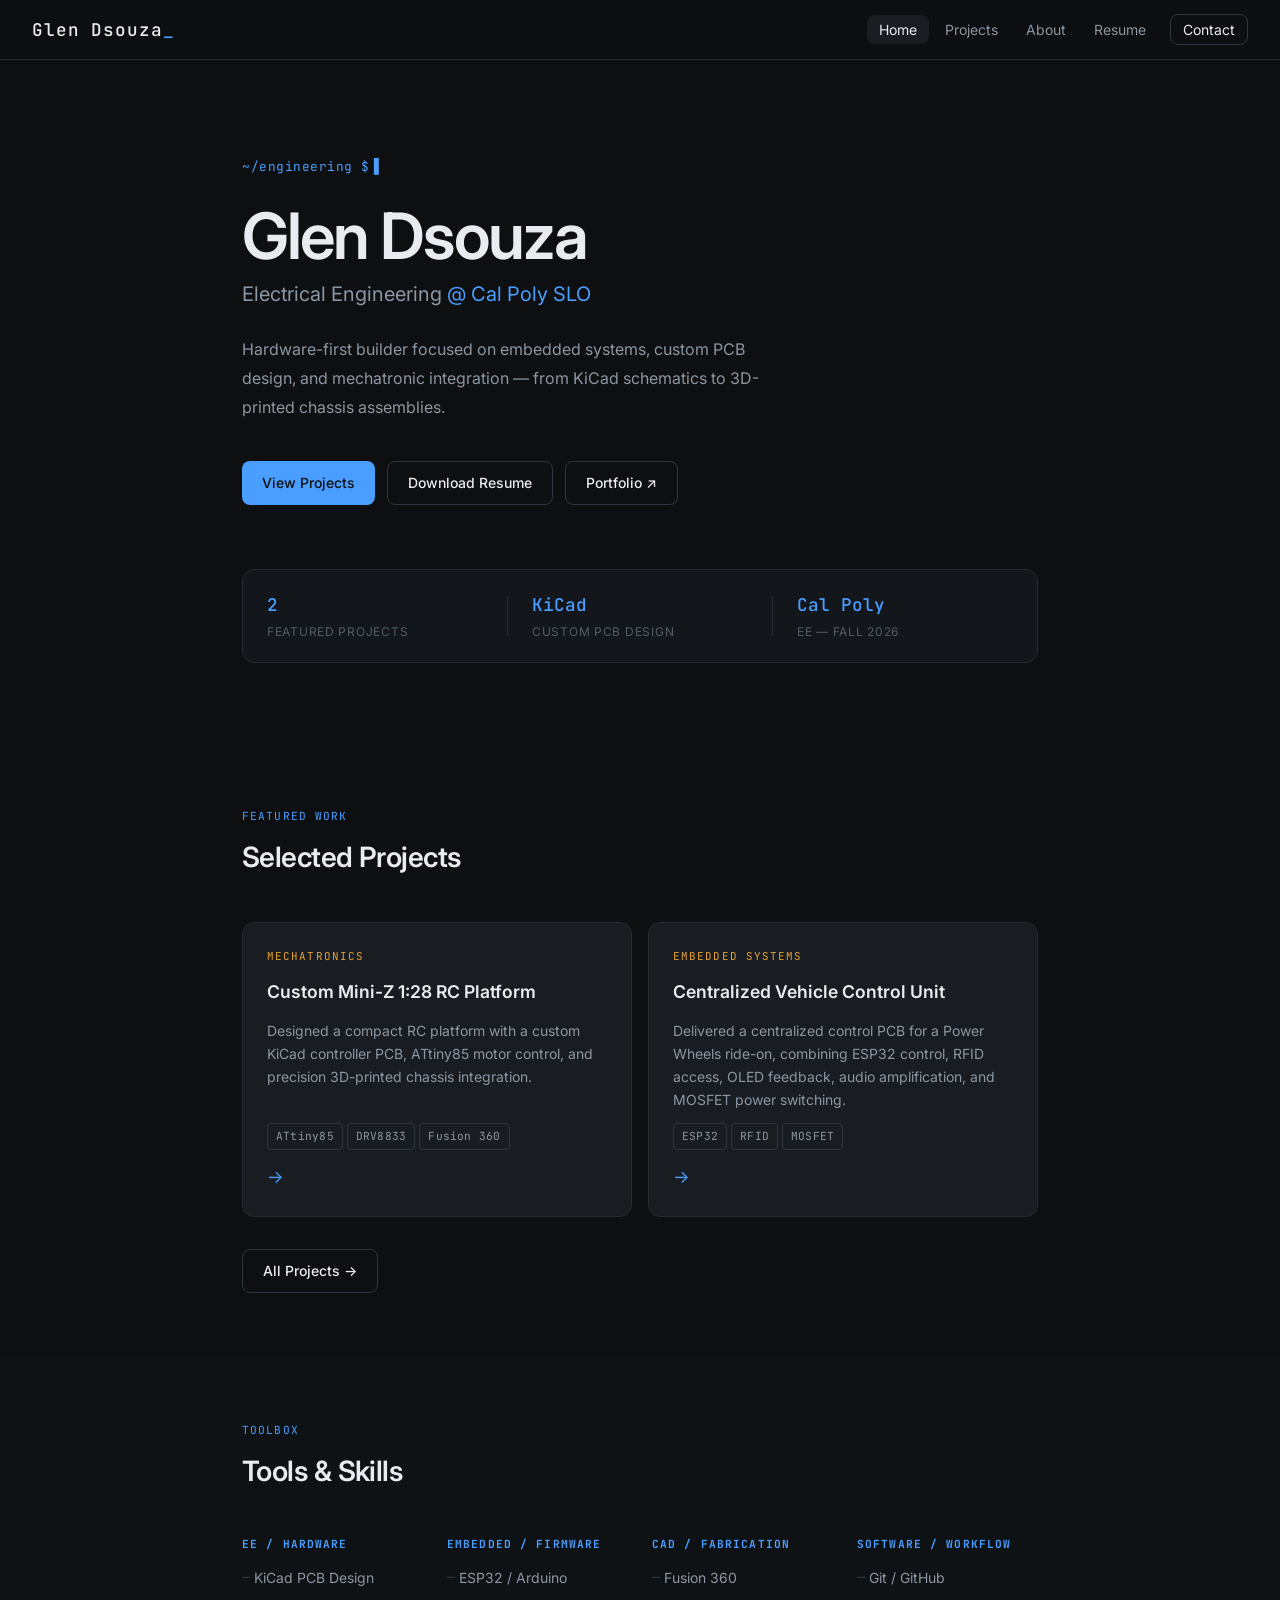
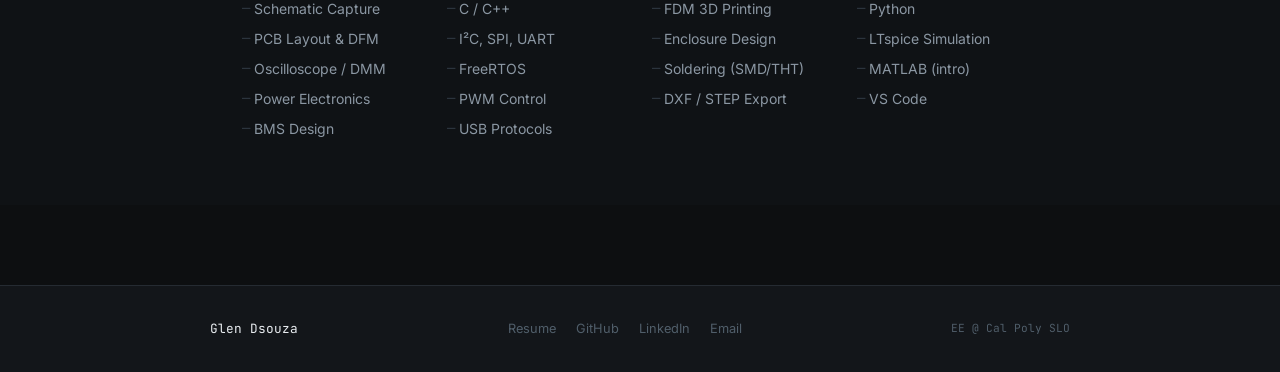
==== index.html @ 88739406 "Initial commit" ====
<!DOCTYPE html>
<html lang="en">
<head>
  <meta charset="UTF-8" />
  <meta name="viewport" content="width=device-width, initial-scale=1.0" />
  <title>Glen Dsouza — EE Portfolio</title>
  <link rel="preconnect" href="https://fonts.googleapis.com" />
  <link rel="preconnect" href="https://fonts.gstatic.com" crossorigin />
  <link href="https://fonts.googleapis.com/css2?family=JetBrains+Mono:wght@300;400;500&family=Inter:wght@300;400;500;600&display=swap" rel="stylesheet" />
  <link rel="stylesheet" href="style.css" />
</head>
<body>

  <!-- NAV -->
  <nav class="nav">
    <a href="index.html" class="nav-logo">Glen Dsouza<span class="nav-logo-dot">_</span></a>
    <ul class="nav-links">
      <li><a href="index.html" class="nav-link active">Home</a></li>
      <li><a href="projects.html" class="nav-link">Projects</a></li>
      <li><a href="about.html" class="nav-link">About</a></li>
      <li><a href="files/resume.pdf" download="Glen-Dsouza-Resume.pdf" class="nav-link">Resume</a></li>
      <li><a href="about.html#contact" class="nav-link nav-link--contact">Contact</a></li>
    </ul>
  </nav>

  <!-- HERO -->
  <section class="hero">
    <div class="hero-eyebrow">
      <span class="terminal-prefix">~/engineering $</span>
      <span class="terminal-cursor">▋</span>
    </div>
    <h1 class="hero-name">Glen Dsouza</h1>
    <p class="hero-title">Electrical Engineering <span class="accent">@ Cal Poly SLO</span></p>
    <p class="hero-summary">
      Hardware-first builder focused on embedded systems, custom PCB design,
      and mechatronic integration — from KiCad schematics to 3D-printed chassis assemblies.
    </p>
    <div class="hero-actions">
      <a href="projects.html" class="btn btn--primary">View Projects</a>
      <a href="files/resume.pdf" download="Glen-Dsouza-Resume.pdf" class="btn btn--ghost">Download Resume</a>
      <a href="https://flame1113.github.io/Portfolio/" target="_blank" rel="noopener" class="btn btn--ghost">Portfolio ↗</a>
    </div>

    <!-- STAT STRIP -->
    <div class="stat-strip">
      <div class="stat">
        <span class="stat-value">2</span>
        <span class="stat-label">Featured Projects</span>
      </div>
      <div class="stat-divider"></div>
      <div class="stat">
        <span class="stat-value">KiCad</span>
        <span class="stat-label">Custom PCB Design</span>
      </div>
      <div class="stat-divider"></div>
      <div class="stat">
        <span class="stat-value">Cal Poly</span>
        <span class="stat-label">EE — Fall 2026</span>
      </div>
    </div>
  </section>

  <!-- FEATURED PROJECTS -->
  <section class="section">
    <div class="section-header">
      <span class="section-eyebrow">Featured Work</span>
      <h2 class="section-title">Selected Projects</h2>
    </div>
    <div class="project-grid">

      <a href="projects.html#mini-z" class="project-card">
        <div class="project-card-tag">Mechatronics</div>
        <h3 class="project-card-title">Custom Mini-Z 1:28 RC Platform</h3>
        <p class="project-card-desc">Designed a compact RC platform with a custom KiCad controller PCB, ATtiny85 motor control, and precision 3D-printed chassis integration.</p>
        <div class="project-card-stack">
          <span class="chip">ATtiny85</span>
          <span class="chip">DRV8833</span>
          <span class="chip">Fusion 360</span>
        </div>
        <span class="project-card-arrow">→</span>
      </a>

      <a href="projects.html#cvcu" class="project-card">
        <div class="project-card-tag">Embedded Systems</div>
        <h3 class="project-card-title">Centralized Vehicle Control Unit</h3>
        <p class="project-card-desc">Delivered a centralized control PCB for a Power Wheels ride-on, combining ESP32 control, RFID access, OLED feedback, audio amplification, and MOSFET power switching.</p>
        <div class="project-card-stack">
          <span class="chip">ESP32</span>
          <span class="chip">RFID</span>
          <span class="chip">MOSFET</span>
        </div>
        <span class="project-card-arrow">→</span>
      </a>

    </div>
    <div class="section-cta">
      <a href="projects.html" class="btn btn--ghost">All Projects →</a>
    </div>
  </section>

  <!-- SKILLS -->
  <section class="section section--alt">
    <div class="section-header">
      <span class="section-eyebrow">Toolbox</span>
      <h2 class="section-title">Tools & Skills</h2>
    </div>
    <div class="skills-grid">
      <div class="skill-group">
        <h4 class="skill-group-title">EE / Hardware</h4>
        <ul class="skill-list">
          <li>KiCad PCB Design</li>
          <li>Schematic Capture</li>
          <li>PCB Layout & DFM</li>
          <li>Oscilloscope / DMM</li>
          <li>Power Electronics</li>
          <li>BMS Design</li>
        </ul>
      </div>
      <div class="skill-group">
        <h4 class="skill-group-title">Embedded / Firmware</h4>
        <ul class="skill-list">
          <li>ESP32 / Arduino</li>
          <li>C / C++</li>
          <li>I²C, SPI, UART</li>
          <li>FreeRTOS</li>
          <li>PWM Control</li>
          <li>USB Protocols</li>
        </ul>
      </div>
      <div class="skill-group">
        <h4 class="skill-group-title">CAD / Fabrication</h4>
        <ul class="skill-list">
          <li>Fusion 360</li>
          <li>FDM 3D Printing</li>
          <li>Enclosure Design</li>
          <li>Soldering (SMD/THT)</li>
          <li>DXF / STEP Export</li>
        </ul>
      </div>
      <div class="skill-group">
        <h4 class="skill-group-title">Software / Workflow</h4>
        <ul class="skill-list">
          <li>Git / GitHub</li>
          <li>Python</li>
          <li>LTspice Simulation</li>
          <li>MATLAB (intro)</li>
          <li>VS Code</li>
        </ul>
      </div>
    </div>
  </section>

  <!-- FOOTER -->
  <footer class="footer">
    <div class="footer-inner">
      <span class="footer-name">Glen Dsouza</span>
      <div class="footer-links">
        <a href="files/resume.pdf" download="Glen-Dsouza-Resume.pdf">Resume</a>
        <a href="https://github.com/Flame1113" target="_blank" rel="noopener">GitHub</a>
        <a href="https://www.linkedin.com/in/glen-dsouza-743a21319" target="_blank" rel="noopener">LinkedIn</a>
        <a href="mailto:glendzs12@gmail.com">Email</a>
      </div>
      <span class="footer-copy">EE @ Cal Poly SLO</span>
    </div>
  </footer>

</body>
</html>
---- style.css ----
/* ============================================================
   DESIGN TOKENS
   Dark-mode engineering lab aesthetic
   Primary typeface: Inter (UI) + JetBrains Mono (code/accents)
   Palette: near-black bg, cool blue accent, amber highlights
   ============================================================ */

:root {
  --bg:          #0d0f11;
  --bg-surface:  #13161a;
  --bg-card:     #191d22;
  --bg-alt:      #0f1215;
  --border:      #252b32;
  --border-mid:  #2e3740;

  --text-primary:   #e8ecf0;
  --text-secondary: #8b97a3;
  --text-muted:     #505e6a;

  --accent:       #4a9eff;
  --accent-dim:   #1a3d66;
  --accent-glow:  rgba(74, 158, 255, 0.12);
  --amber:        #e8a230;
  --amber-dim:    rgba(232, 162, 48, 0.12);
  --green:        #3dba7a;

  --font-ui:   'Inter', system-ui, sans-serif;
  --font-mono: 'JetBrains Mono', 'Fira Code', monospace;

  --radius-sm:  4px;
  --radius-md:  8px;
  --radius-lg:  12px;
  --radius-xl:  18px;

  --max-w: 860px;
  --nav-h: 60px;
}

/* ============================================================
   RESET & BASE
   ============================================================ */

*, *::before, *::after { box-sizing: border-box; margin: 0; padding: 0; }

html {
  scroll-behavior: smooth;
  font-size: 16px;
}

body {
  background: var(--bg);
  color: var(--text-primary);
  font-family: var(--font-ui);
  font-weight: 400;
  line-height: 1.7;
  -webkit-font-smoothing: antialiased;
}

img {
  display: block;
  max-width: 100%;
  height: auto;
}

a { color: inherit; text-decoration: none; }
ul { list-style: none; }

code {
  font-family: var(--font-mono);
  font-size: 0.85em;
  background: var(--bg-card);
  border: 1px solid var(--border);
  padding: 1px 6px;
  border-radius: var(--radius-sm);
  color: var(--accent);
}

/* ============================================================
   NAVIGATION
   ============================================================ */

.nav {
  position: sticky;
  top: 0;
  z-index: 100;
  height: var(--nav-h);
  display: flex;
  align-items: center;
  justify-content: space-between;
  padding: 0 2rem;
  background: rgba(13, 15, 17, 0.88);
  backdrop-filter: blur(12px);
  border-bottom: 1px solid var(--border);
}

.nav-logo {
  font-family: var(--font-mono);
  font-size: 1.1rem;
  font-weight: 500;
  color: var(--text-primary);
  letter-spacing: 0.05em;
}

.nav-logo-dot {
  color: var(--accent);
  animation: blink 1.2s step-end infinite;
}

@keyframes blink {
  0%, 100% { opacity: 1; }
  50%       { opacity: 0; }
}

.nav-links {
  display: flex;
  align-items: center;
  gap: 0.25rem;
}

.nav-link {
  font-size: 0.875rem;
  color: var(--text-secondary);
  padding: 0.35rem 0.75rem;
  border-radius: var(--radius-md);
  transition: color 0.15s, background 0.15s;
}

.nav-link:hover,
.nav-link.active {
  color: var(--text-primary);
  background: var(--bg-card);
}

.nav-link--contact {
  border: 1px solid var(--border-mid);
  color: var(--text-primary);
  margin-left: 0.5rem;
}

.nav-link--contact:hover {
  border-color: var(--accent);
  color: var(--accent);
  background: var(--accent-glow);
}

/* ============================================================
   HERO
   ============================================================ */

.hero {
  max-width: var(--max-w);
  margin: 0 auto;
  padding: 6rem 2rem 5rem;
}

.hero-eyebrow {
  font-family: var(--font-mono);
  font-size: 0.8rem;
  color: var(--accent);
  letter-spacing: 0.04em;
  margin-bottom: 1.5rem;
  display: flex;
  align-items: center;
  gap: 4px;
}

.terminal-cursor {
  animation: blink 1.2s step-end infinite;
  color: var(--accent);
}

.hero-name {
  font-size: clamp(2.5rem, 6vw, 4rem);
  font-weight: 600;
  letter-spacing: -0.03em;
  line-height: 1.05;
  color: var(--text-primary);
  margin-bottom: 0.5rem;
}

.hero-title {
  font-size: clamp(1rem, 2.5vw, 1.25rem);
  color: var(--text-secondary);
  font-weight: 400;
  margin-bottom: 1.5rem;
}

.hero-title .accent {
  color: var(--accent);
}

.hero-summary {
  max-width: 540px;
  color: var(--text-secondary);
  font-size: 1rem;
  line-height: 1.8;
  margin-bottom: 2.5rem;
}

.hero-actions {
  display: flex;
  gap: 0.75rem;
  flex-wrap: wrap;
  margin-bottom: 4rem;
}

/* STAT STRIP */
.stat-strip {
  display: flex;
  align-items: center;
  gap: 0;
  padding: 1.25rem 1.5rem;
  background: var(--bg-surface);
  border: 1px solid var(--border);
  border-radius: var(--radius-lg);
}

.stat {
  flex: 1;
  display: flex;
  flex-direction: column;
  gap: 2px;
}

.stat-value {
  font-family: var(--font-mono);
  font-size: 1.1rem;
  font-weight: 500;
  color: var(--accent);
}

.stat-label {
  font-size: 0.75rem;
  color: var(--text-muted);
  text-transform: uppercase;
  letter-spacing: 0.06em;
}

.stat-divider {
  width: 1px;
  height: 2.5rem;
  background: var(--border);
  margin: 0 1.5rem;
}

/* ============================================================
   BUTTONS
   ============================================================ */

.btn {
  display: inline-flex;
  align-items: center;
  gap: 6px;
  padding: 0.55rem 1.25rem;
  border-radius: var(--radius-md);
  font-size: 0.875rem;
  font-weight: 500;
  font-family: var(--font-ui);
  cursor: pointer;
  transition: all 0.15s;
  white-space: nowrap;
  border: none;
}

.btn--primary {
  background: var(--accent);
  color: #0d0f11;
}

.btn--primary:hover {
  background: #72b5ff;
  transform: translateY(-1px);
}

.btn--ghost {
  background: transparent;
  color: var(--text-primary);
  border: 1px solid var(--border-mid);
}

.btn--ghost:hover {
  border-color: var(--accent);
  color: var(--accent);
  background: var(--accent-glow);
}

.btn--sm {
  padding: 0.4rem 0.9rem;
  font-size: 0.8rem;
}

/* ============================================================
   CHIPS / TAGS
   ============================================================ */

.chip {
  display: inline-block;
  font-family: var(--font-mono);
  font-size: 0.7rem;
  padding: 3px 8px;
  border: 1px solid var(--border-mid);
  border-radius: var(--radius-sm);
  color: var(--text-secondary);
  background: var(--bg-card);
  letter-spacing: 0.02em;
}

/* ============================================================
   SECTIONS
   ============================================================ */

.section {
  max-width: var(--max-w);
  margin: 0 auto;
  padding: 4rem 2rem;
}

.section--alt {
  background: var(--bg-alt);
  max-width: 100%;
  padding: 4rem 0;
}

.section--alt > * {
  max-width: var(--max-w);
  margin-left: auto;
  margin-right: auto;
  padding-left: 2rem;
  padding-right: 2rem;
}

.section-header {
  margin-bottom: 2.5rem;
}

.section-eyebrow {
  display: block;
  font-family: var(--font-mono);
  font-size: 0.7rem;
  text-transform: uppercase;
  letter-spacing: 0.1em;
  color: var(--accent);
  margin-bottom: 0.5rem;
}

.section-title {
  font-size: 1.75rem;
  font-weight: 600;
  letter-spacing: -0.02em;
  color: var(--text-primary);
}

.section-cta {
  margin-top: 2rem;
}

/* ============================================================
   PROJECT CARDS (homepage)
   ============================================================ */

.project-grid {
  display: grid;
  grid-template-columns: repeat(auto-fit, minmax(240px, 1fr));
  gap: 1rem;
}

.project-card {
  display: flex;
  flex-direction: column;
  gap: 0.75rem;
  padding: 1.5rem;
  background: var(--bg-card);
  border: 1px solid var(--border);
  border-radius: var(--radius-lg);
  transition: border-color 0.2s, transform 0.2s;
  position: relative;
}

.project-card:hover {
  border-color: var(--accent);
  transform: translateY(-2px);
}

.project-card-tag {
  font-family: var(--font-mono);
  font-size: 0.68rem;
  text-transform: uppercase;
  letter-spacing: 0.1em;
  color: var(--amber);
}

.project-card-title {
  font-size: 1.1rem;
  font-weight: 600;
  color: var(--text-primary);
}

.project-card-desc {
  font-size: 0.875rem;
  color: var(--text-secondary);
  line-height: 1.65;
  flex: 1;
}

.project-card-stack {
  display: flex;
  flex-wrap: wrap;
  gap: 4px;
}

.project-card-arrow {
  display: block;
  font-size: 1.1rem;
  color: var(--accent);
  transition: transform 0.2s;
}

.project-card:hover .project-card-arrow {
  transform: translateX(4px);
}

/* ============================================================
   SKILLS GRID
   ============================================================ */

.skills-grid {
  display: grid;
  grid-template-columns: repeat(auto-fit, minmax(180px, 1fr));
  gap: 1.5rem;
}

.skill-group-title {
  font-family: var(--font-mono);
  font-size: 0.7rem;
  text-transform: uppercase;
  letter-spacing: 0.1em;
  color: var(--accent);
  margin-bottom: 0.75rem;
}

.skill-list {
  display: flex;
  flex-direction: column;
  gap: 0.4rem;
}

.skill-list li {
  font-size: 0.875rem;
  color: var(--text-secondary);
  padding-left: 0.75rem;
  position: relative;
}

.skill-list li::before {
  content: '—';
  position: absolute;
  left: 0;
  color: var(--border-mid);
  font-family: var(--font-mono);
}

/* ============================================================
   PAGE HEADER (inner pages)
   ============================================================ */

.page-header {
  max-width: var(--max-w);
  margin: 0 auto;
  padding: 4rem 2rem 2rem;
  border-bottom: 1px solid var(--border);
}

.page-title {
  font-size: clamp(2rem, 5vw, 3rem);
  font-weight: 600;
  letter-spacing: -0.03em;
  margin: 0.5rem 0 1rem;
}

.page-subtitle {
  color: var(--text-secondary);
  max-width: 480px;
  font-size: 1rem;
}

/* ============================================================
   PROJECT ARTICLES
   ============================================================ */

.project {
  max-width: var(--max-w);
  margin: 0 auto;
  padding: 4rem 2rem;
}

.project-meta-bar {
  display: flex;
  align-items: center;
  justify-content: space-between;
  margin-bottom: 1.25rem;
}

.project-tag {
  font-family: var(--font-mono);
  font-size: 0.7rem;
  text-transform: uppercase;
  letter-spacing: 0.1em;
  color: var(--amber);
  background: var(--amber-dim);
  border: 1px solid rgba(232, 162, 48, 0.25);
  padding: 3px 10px;
  border-radius: var(--radius-sm);
}

.project-num {
  font-family: var(--font-mono);
  font-size: 0.75rem;
  color: var(--text-muted);
}

.project-header {
  margin-bottom: 2rem;
}

.project-title {
  font-size: clamp(1.5rem, 4vw, 2.25rem);
  font-weight: 600;
  letter-spacing: -0.025em;
  margin-bottom: 0.75rem;
}

.project-chips {
  display: flex;
  flex-wrap: wrap;
  gap: 6px;
}

/* ============================================================
   3D MODEL VIEWER
   ============================================================ */

.viewer-wrapper {
  margin-bottom: 2.5rem;
  border: 1px solid var(--border);
  border-radius: var(--radius-lg);
  overflow: hidden;
  background: var(--bg-surface);
}

.viewer-label {
  display: flex;
  align-items: center;
  gap: 8px;
  padding: 0.6rem 1rem;
  font-family: var(--font-mono);
  font-size: 0.7rem;
  color: var(--text-muted);
  border-bottom: 1px solid var(--border);
  background: var(--bg-card);
  text-transform: uppercase;
  letter-spacing: 0.08em;
}

.viewer-label-dot {
  width: 7px;
  height: 7px;
  border-radius: 50%;
  background: var(--green);
  flex-shrink: 0;
}

model-viewer.model-viewer {
  width: 100%;
  height: 420px;
  background-color: var(--bg-surface);
  --poster-color: transparent;
}

.viewer-placeholder {
  width: 100%;
  height: 420px;
  display: flex;
  align-items: center;
  justify-content: center;
  background: var(--bg-surface);
}

.viewer-placeholder-inner {
  display: flex;
  flex-direction: column;
  align-items: center;
  gap: 0.75rem;
  color: var(--text-muted);
  text-align: center;
  padding: 2rem;
}

.viewer-placeholder-inner svg {
  opacity: 0.35;
}

.viewer-placeholder-inner p {
  font-size: 0.8rem;
  max-width: 260px;
  line-height: 1.6;
}

.viewer-hint {
  padding: 0.5rem 1rem;
  font-family: var(--font-mono);
  font-size: 0.7rem;
  color: var(--text-muted);
  border-top: 1px solid var(--border);
  background: var(--bg-card);
}

/* ============================================================
   WRITE-UP
   ============================================================ */

.project-writeup {
  display: grid;
  grid-template-columns: repeat(auto-fit, minmax(220px, 1fr));
  gap: 1.5rem;
  margin-bottom: 2.5rem;
}

.writeup-block {
  padding: 1.25rem;
  background: var(--bg-surface);
  border: 1px solid var(--border);
  border-radius: var(--radius-md);
}

.writeup-heading {
  font-family: var(--font-mono);
  font-size: 0.7rem;
  text-transform: uppercase;
  letter-spacing: 0.1em;
  color: var(--accent);
  margin-bottom: 0.75rem;
}

.writeup-block p {
  font-size: 0.875rem;
  color: var(--text-secondary);
  line-height: 1.7;
}

.tools-list {
  display: flex;
  flex-direction: column;
  gap: 0.5rem;
}

.tools-list li {
  font-size: 0.875rem;
  color: var(--text-secondary);
}

.tool-name {
  font-family: var(--font-mono);
  font-size: 0.8rem;
  color: var(--text-primary);
  display: inline-block;
  min-width: 100px;
}

/* ============================================================
   PHOTO GALLERY
   ============================================================ */

.gallery {
  margin-bottom: 2rem;
}

.gallery-title {
  font-family: var(--font-mono);
  font-size: 0.7rem;
  text-transform: uppercase;
  letter-spacing: 0.1em;
  color: var(--text-muted);
  margin-bottom: 1rem;
}

.gallery-grid {
  display: grid;
  grid-template-columns: repeat(auto-fill, minmax(180px, 1fr));
  gap: 0.75rem;
}

.gallery-item {
  border-radius: var(--radius-md);
  overflow: hidden;
  border: 1px solid var(--border);
  background: var(--bg-surface);
}

.gallery-item img {
  width: 100%;
  height: 140px;
  object-fit: cover;
  display: block;
  transition: opacity 0.2s;
}

.gallery-item img:hover {
  opacity: 0.85;
}

/* Placeholder when image is missing (broken) */
.gallery-item img[src=""],
.gallery-item img:not([src]) {
  background: var(--bg-card);
  min-height: 140px;
}

.gallery-caption {
  display: block;
  font-family: var(--font-mono);
  font-size: 0.67rem;
  color: var(--text-muted);
  padding: 6px 10px;
  border-top: 1px solid var(--border);
}

/* ============================================================
   PROJECT LINKS
   ============================================================ */

.project-links {
  display: flex;
  gap: 0.75rem;
  flex-wrap: wrap;
}

.project-divider {
  max-width: var(--max-w);
  margin: 0 auto;
  height: 1px;
  background: var(--border);
}

/* ============================================================
   ABOUT / RESUME PAGE
   ============================================================ */

.about-layout {
  max-width: 640px;
}

.about-text {
  color: var(--text-secondary);
  margin-bottom: 1.25rem;
  line-height: 1.8;
}

.about-actions {
  display: flex;
  gap: 0.75rem;
  flex-wrap: wrap;
  margin-top: 2rem;
}

.contact-grid {
  display: grid;
  grid-template-columns: repeat(auto-fit, minmax(220px, 1fr));
  gap: 1rem;
  max-width: 720px;
}

.contact-card {
  display: flex;
  flex-direction: column;
  gap: 0.35rem;
  padding: 1.25rem 1.5rem;
  border: 1px solid var(--border-mid);
  border-radius: 8px;
  background: var(--bg);
  text-decoration: none;
  transition: border-color 0.2s, background 0.2s;
}

.contact-card:hover {
  border-color: var(--accent);
  background: var(--bg-alt);
}

.contact-card--featured {
  grid-column: 1 / -1;
  border-color: var(--accent);
  background: linear-gradient(135deg, rgba(99, 102, 241, 0.08), rgba(99, 102, 241, 0.02));
}

.contact-card--featured .contact-value {
  font-weight: 600;
  color: var(--accent);
}

.resume-portfolio-banner {
  display: flex;
  align-items: center;
  justify-content: space-between;
  gap: 1.5rem;
  flex-wrap: wrap;
  padding: 1.5rem 1.75rem;
  margin-bottom: 1.5rem;
  border: 1px solid var(--accent);
  border-radius: 10px;
  background: linear-gradient(135deg, rgba(99, 102, 241, 0.1), rgba(99, 102, 241, 0.03));
}

.resume-portfolio-label {
  display: block;
  font-family: var(--font-mono);
  font-size: 0.72rem;
  letter-spacing: 0.1em;
  text-transform: uppercase;
  color: var(--accent);
  margin-bottom: 0.35rem;
}

.resume-portfolio-copy p {
  margin: 0;
  color: var(--text-secondary);
  line-height: 1.6;
  max-width: 520px;
}

.contact-label {
  font-family: var(--font-mono);
  font-size: 0.7rem;
  letter-spacing: 0.08em;
  text-transform: uppercase;
  color: var(--text-muted);
}

.contact-value {
  color: var(--text-primary);
  font-size: 0.95rem;
}

.resume-note {
  margin-top: 0.75rem;
  color: var(--text-secondary);
  font-size: 0.95rem;
  line-height: 1.6;
}

.resume-note a {
  color: var(--accent);
  text-decoration: none;
}

.resume-note a:hover {
  text-decoration: underline;
}

/* RESUME */
.resume {
  display: flex;
  flex-direction: column;
  gap: 2.5rem;
}

.resume-block {
  border-left: 2px solid var(--border-mid);
  padding-left: 1.5rem;
}

.resume-block-title {
  font-family: var(--font-mono);
  font-size: 0.7rem;
  text-transform: uppercase;
  letter-spacing: 0.1em;
  color: var(--accent);
  margin-bottom: 1.25rem;
}

.resume-entry {
  margin-bottom: 1.75rem;
}

.resume-entry:last-child {
  margin-bottom: 0;
}

.resume-entry-header {
  display: flex;
  justify-content: space-between;
  align-items: baseline;
  gap: 1rem;
  flex-wrap: wrap;
  margin-bottom: 0.25rem;
}

.resume-org {
  font-size: 0.9rem;
  font-weight: 600;
  color: var(--text-primary);
}

.resume-date {
  font-family: var(--font-mono);
  font-size: 0.72rem;
  color: var(--text-muted);
  white-space: nowrap;
}

.resume-role {
  font-size: 0.85rem;
  color: var(--accent);
  font-weight: 500;
  margin-bottom: 0.4rem;
}

.resume-detail {
  font-size: 0.85rem;
  color: var(--text-secondary);
}

.resume-bullets {
  margin-top: 0.5rem;
  display: flex;
  flex-direction: column;
  gap: 0.35rem;
}

.resume-bullets li {
  font-size: 0.85rem;
  color: var(--text-secondary);
  padding-left: 1rem;
  position: relative;
}

.resume-bullets li::before {
  content: '›';
  position: absolute;
  left: 0;
  color: var(--accent);
  font-family: var(--font-mono);
}

.resume-skills-grid {
  display: flex;
  flex-direction: column;
  gap: 0.6rem;
  font-size: 0.875rem;
  color: var(--text-secondary);
}

.resume-skill-cat {
  font-family: var(--font-mono);
  font-size: 0.75rem;
  color: var(--text-primary);
  margin-right: 6px;
}

/* ============================================================
   FOOTER
   ============================================================ */

.footer {
  margin-top: 5rem;
  border-top: 1px solid var(--border);
  padding: 2rem 2rem;
  background: var(--bg-surface);
}

.footer-inner {
  max-width: var(--max-w);
  margin: 0 auto;
  display: flex;
  align-items: center;
  justify-content: space-between;
  flex-wrap: wrap;
  gap: 1rem;
}

.footer-name {
  font-family: var(--font-mono);
  font-size: 0.8rem;
  color: var(--text-primary);
}

.footer-links {
  display: flex;
  gap: 1.25rem;
}

.footer-links a {
  font-size: 0.8rem;
  color: var(--text-muted);
  transition: color 0.15s;
}

.footer-links a:hover {
  color: var(--accent);
}

.footer-copy {
  font-family: var(--font-mono);
  font-size: 0.7rem;
  color: var(--text-muted);
}

/* ============================================================
   RESPONSIVE
   ============================================================ */

@media (max-width: 600px) {
  .nav { padding: 0 1rem; }
  .hero, .section, .project, .page-header { padding-left: 1.25rem; padding-right: 1.25rem; }
  .stat-strip { flex-direction: column; gap: 1rem; }
  .stat-divider { width: 100%; height: 1px; margin: 0; }
  .project-writeup { grid-template-columns: 1fr; }
  .footer-inner { flex-direction: column; text-align: center; }
  .nav-links { gap: 0; }
  .nav-link { padding: 0.35rem 0.5rem; font-size: 0.8rem; }
}

/* ============================================================
   SCROLLBAR (subtle)
   ============================================================ */

::-webkit-scrollbar { width: 6px; }
::-webkit-scrollbar-track { background: var(--bg); }
::-webkit-scrollbar-thumb { background: var(--border-mid); border-radius: 3px; }
::-webkit-scrollbar-thumb:hover { background: var(--text-muted); }

/* ============================================================
   LIGHTBOX / ZOOM
   ============================================================ */
.gallery-item img { cursor: zoom-in; transition: transform 200ms ease; }
.gallery-item img:hover { transform: scale(1.02); }

.lightbox-backdrop {
  position: fixed;
  inset: 0;
  display: none;
  align-items: center;
  justify-content: center;
  background: rgba(6,8,10,0.75);
  z-index: 1200;
  backdrop-filter: blur(6px);
  padding: 2rem;
}
.lightbox-backdrop.open { display: flex; animation: fadeIn 220ms ease both; }

.lightbox-figure {
  max-width: 96vw;
  max-height: 92vh;
  display: flex;
  flex-direction: column;
  gap: 0.5rem;
  align-items: center;
}
.lightbox-inner {
  background: transparent;
  border-radius: 8px;
  overflow: hidden;
  display: flex;
  align-items: center;
  justify-content: center;
}
.lightbox-inner img {
  max-width: 100%;
  max-height: 80vh;
  transform-origin: center center;
  transition: transform 200ms ease;
  box-shadow: 0 10px 40px rgba(0,0,0,0.6);
  border-radius: 6px;
}
.lightbox-caption {
  color: var(--text-secondary);
  font-size: 0.9rem;
  text-align: center;
}
.lightbox-close {
  position: absolute;
  right: 18px;
  top: 18px;
  background: rgba(0,0,0,0.45);
  color: #fff;
  border: none;
  border-radius: 6px;
  padding: 6px 8px;
  cursor: pointer;
  font-size: 0.95rem;
}

@keyframes popIn {
  0% { transform: scale(0.88); opacity: 0; }
  60% { transform: scale(1.04); opacity: 1; }
  100% { transform: scale(1); }
}
@keyframes fadeIn {
  from { opacity: 0; }
  to { opacity: 1; }
}

.lightbox-backdrop.open .lightbox-inner img { animation: popIn 260ms cubic-bezier(.2,.9,.2,1); }
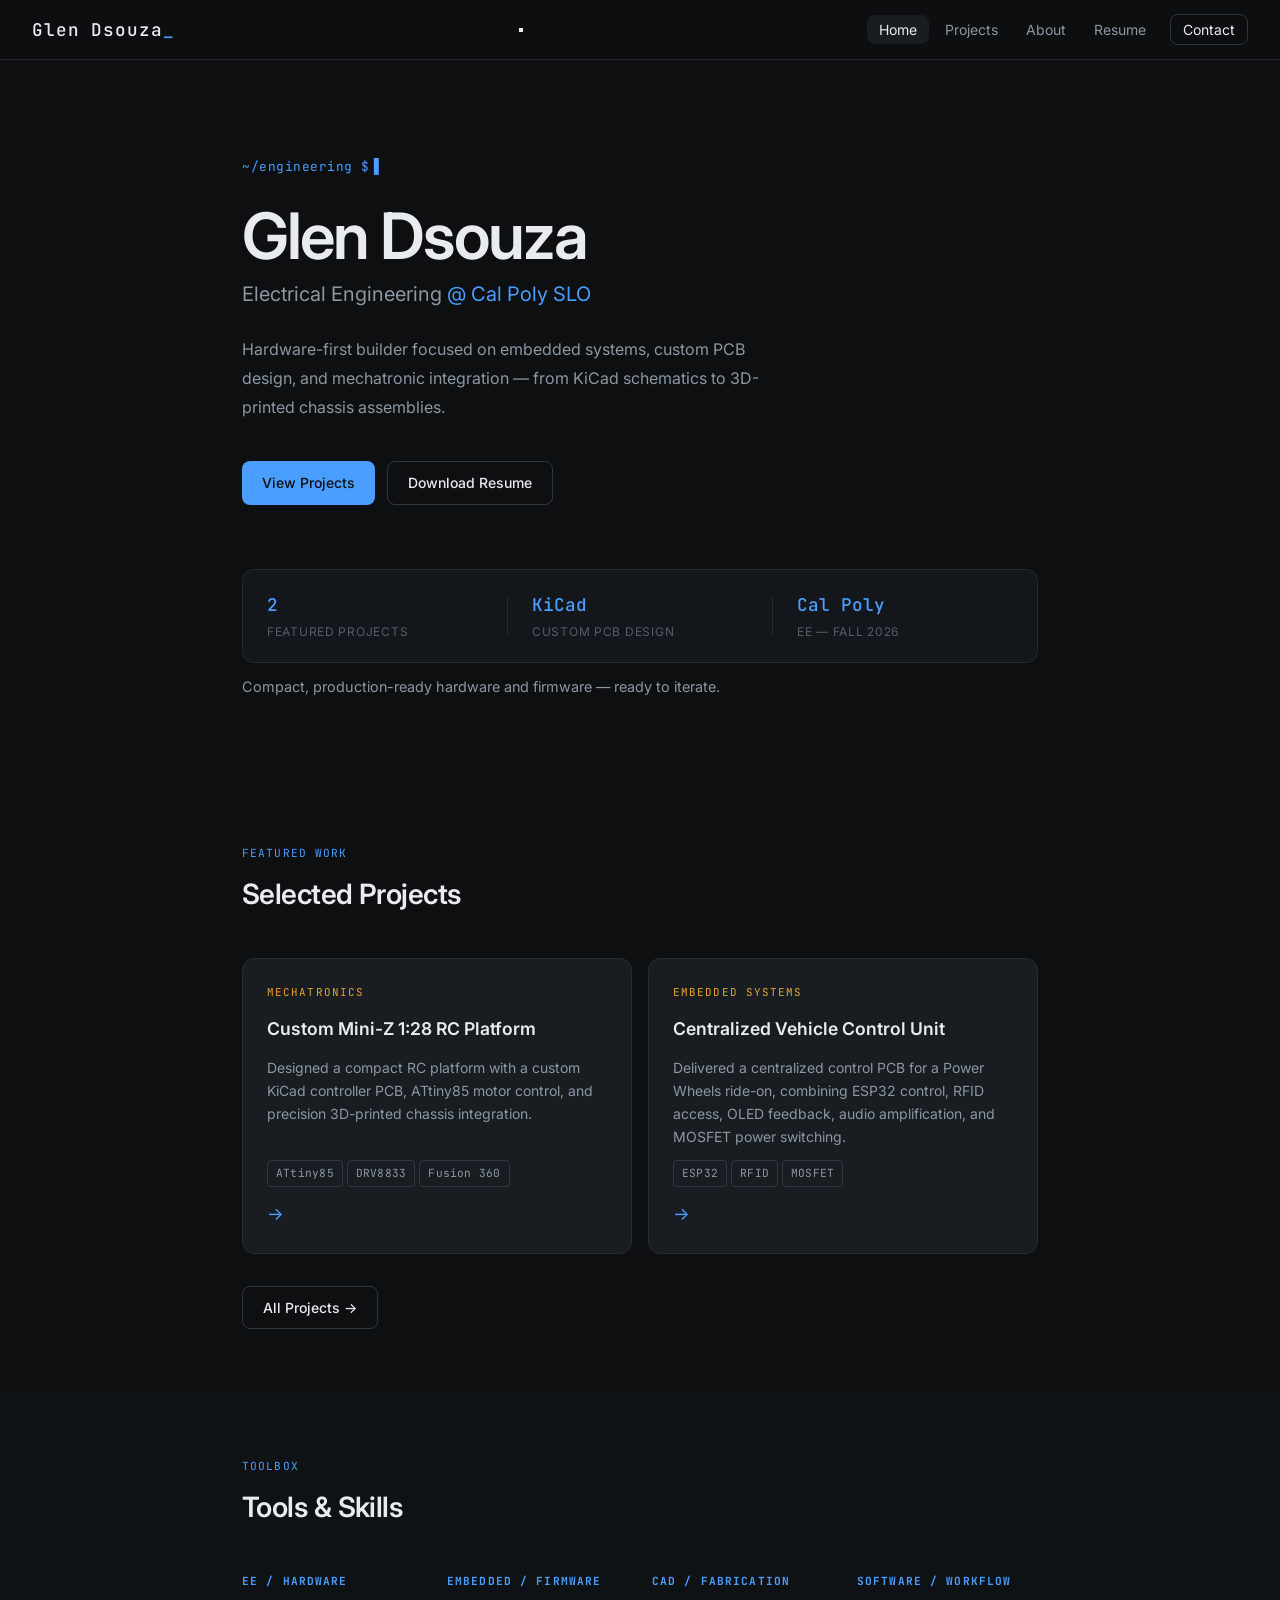
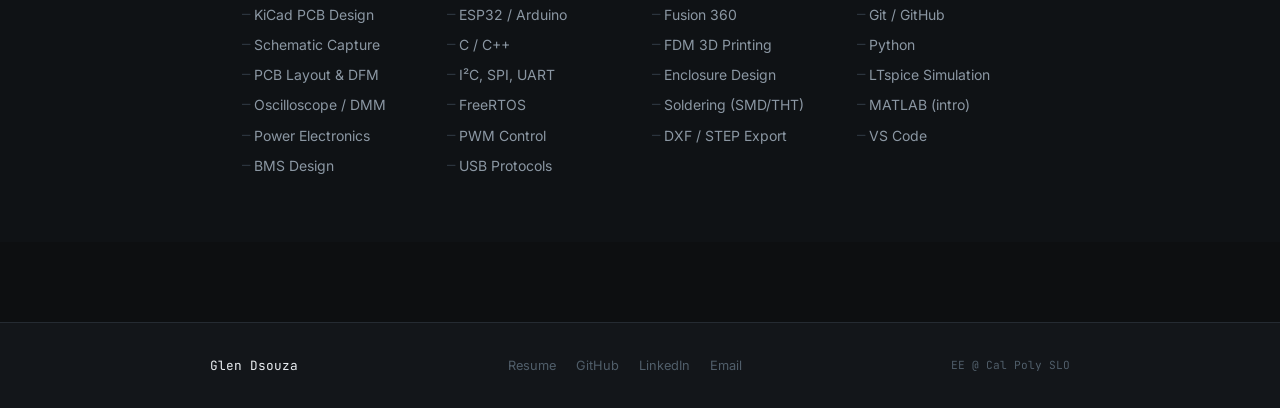
==== commit 67d99f19: "Added Alternative Views and Documentation for PCBs" ====
--- a/index.html
+++ b/index.html
@@ -14,6 +14,11 @@
   <!-- NAV -->
   <nav class="nav">
     <a href="index.html" class="nav-logo">Glen Dsouza<span class="nav-logo-dot">_</span></a>
+    <button class="nav-toggle" aria-label="Toggle navigation" aria-expanded="false">
+      <span class="nav-toggle-box">
+        <span class="nav-toggle-inner"></span>
+      </span>
+    </button>
     <ul class="nav-links">
       <li><a href="index.html" class="nav-link active">Home</a></li>
       <li><a href="projects.html" class="nav-link">Projects</a></li>
@@ -25,38 +30,45 @@
 
   <!-- HERO -->
   <section class="hero">
-    <div class="hero-eyebrow">
-      <span class="terminal-prefix">~/engineering $</span>
-      <span class="terminal-cursor">▋</span>
-    </div>
-    <h1 class="hero-name">Glen Dsouza</h1>
-    <p class="hero-title">Electrical Engineering <span class="accent">@ Cal Poly SLO</span></p>
-    <p class="hero-summary">
-      Hardware-first builder focused on embedded systems, custom PCB design,
-      and mechatronic integration — from KiCad schematics to 3D-printed chassis assemblies.
-    </p>
-    <div class="hero-actions">
-      <a href="projects.html" class="btn btn--primary">View Projects</a>
-      <a href="files/resume.pdf" download="Glen-Dsouza-Resume.pdf" class="btn btn--ghost">Download Resume</a>
-      <a href="https://flame1113.github.io/Portfolio/" target="_blank" rel="noopener" class="btn btn--ghost">Portfolio ↗</a>
-    </div>
+    <div class="hero-grid">
+      <div class="hero-content">
+        <div class="hero-eyebrow">
+          <span class="terminal-prefix">~/engineering $</span>
+          <span class="terminal-cursor">▋</span>
+        </div>
+        <h1 class="hero-name">Glen Dsouza</h1>
+        <p class="hero-title">Electrical Engineering <span class="accent">@ Cal Poly SLO</span></p>
+        <p class="hero-summary">
+          Hardware-first builder focused on embedded systems, custom PCB design,
+          and mechatronic integration — from KiCad schematics to 3D-printed chassis assemblies.
+        </p>
+        <div class="hero-actions">
+          <a href="projects.html" class="btn btn--primary">View Projects</a>
+          <a href="files/resume.pdf" download="Glen-Dsouza-Resume.pdf" class="btn btn--ghost">Download Resume</a>
+        </div>
+      </div>
 
-    <!-- STAT STRIP -->
-    <div class="stat-strip">
-      <div class="stat">
-        <span class="stat-value">2</span>
-        <span class="stat-label">Featured Projects</span>
-      </div>
-      <div class="stat-divider"></div>
-      <div class="stat">
-        <span class="stat-value">KiCad</span>
-        <span class="stat-label">Custom PCB Design</span>
-      </div>
-      <div class="stat-divider"></div>
-      <div class="stat">
-        <span class="stat-value">Cal Poly</span>
-        <span class="stat-label">EE — Fall 2026</span>
-      </div>
+      <aside class="hero-aside">
+        <div class="stat-strip">
+          <div class="stat">
+            <span class="stat-value">2</span>
+            <span class="stat-label">Featured Projects</span>
+          </div>
+          <div class="stat-divider"></div>
+          <div class="stat">
+            <span class="stat-value">KiCad</span>
+            <span class="stat-label">Custom PCB Design</span>
+          </div>
+          <div class="stat-divider"></div>
+          <div class="stat">
+            <span class="stat-value">Cal Poly</span>
+            <span class="stat-label">EE — Fall 2026</span>
+          </div>
+        </div>
+        <div class="hero-aside-note">
+          <p style="color:var(--text-secondary);font-size:0.9rem;margin-top:0.75rem;">Compact, production-ready hardware and firmware — ready to iterate.</p>
+        </div>
+      </aside>
     </div>
   </section>
 
@@ -165,4 +177,19 @@
   </footer>
 
 </body>
+<script>
+  (function(){
+    const nav = document.querySelector('.nav');
+    const toggle = document.querySelector('.nav-toggle');
+    const links = document.querySelectorAll('.nav-links a');
+    function setOpen(open){
+      nav.classList.toggle('nav-open', open);
+      toggle.setAttribute('aria-expanded', open ? 'true' : 'false');
+    }
+    toggle.addEventListener('click', function(){ setOpen(!nav.classList.contains('nav-open')); });
+    links.forEach(a => a.addEventListener('click', () => setOpen(false)));
+    // close on ESC
+    document.addEventListener('keydown', e => { if(e.key === 'Escape') setOpen(false); });
+  })();
+</script>
 </html>
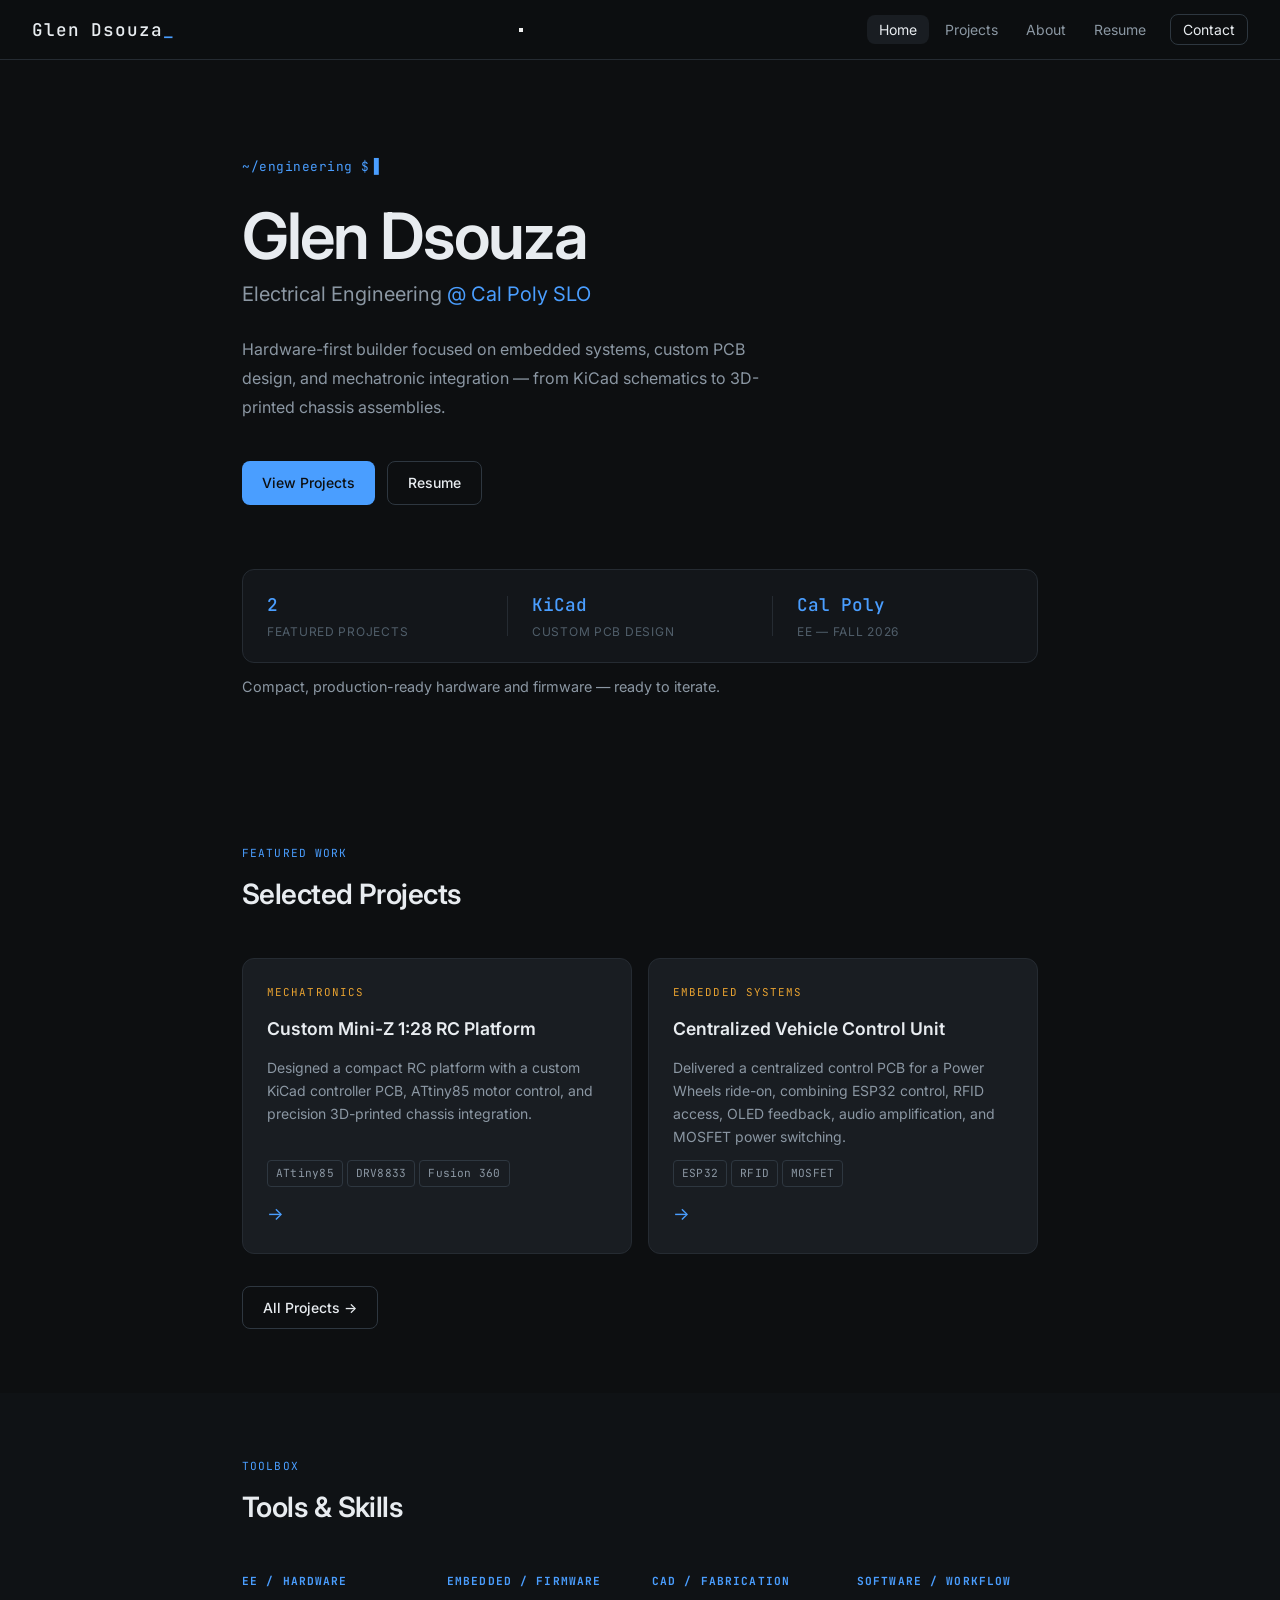
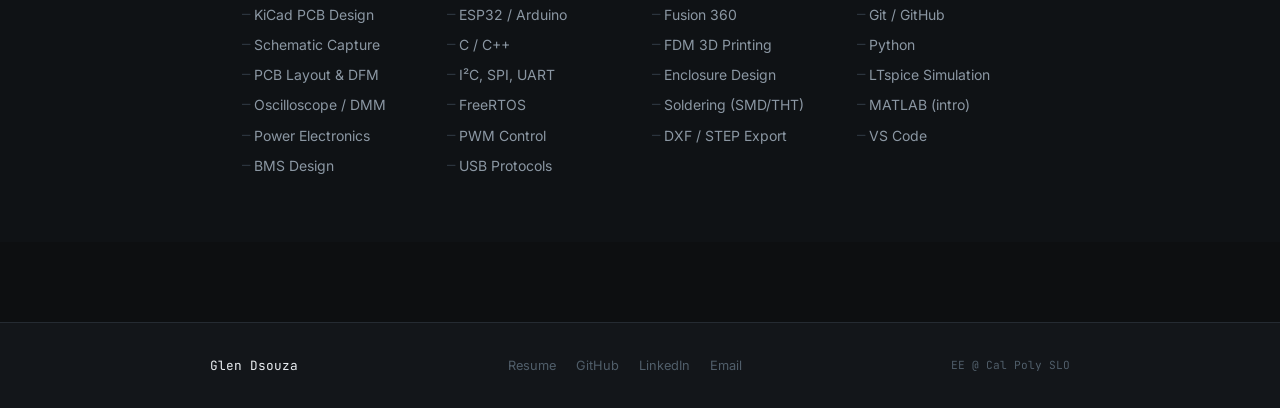
==== commit 90b2c11e: "Updated Resume" ====
--- a/index.html
+++ b/index.html
@@ -23,7 +23,7 @@
       <li><a href="index.html" class="nav-link active">Home</a></li>
       <li><a href="projects.html" class="nav-link">Projects</a></li>
       <li><a href="about.html" class="nav-link">About</a></li>
-      <li><a href="files/resume.pdf" download="Glen-Dsouza-Resume.pdf" class="nav-link">Resume</a></li>
+      <li><a href="files/Glen_Dsouza_Resume.pdf" download="Glen_Dsouza_Resume.pdf" class="nav-link">Resume</a></li>
       <li><a href="about.html#contact" class="nav-link nav-link--contact">Contact</a></li>
     </ul>
   </nav>
@@ -44,7 +44,7 @@
         </p>
         <div class="hero-actions">
           <a href="projects.html" class="btn btn--primary">View Projects</a>
-          <a href="files/resume.pdf" download="Glen-Dsouza-Resume.pdf" class="btn btn--ghost">Download Resume</a>
+          <a href="files/Glen_Dsouza_Resume.pdf" download="Glen_Dsouza_Resume.pdf" class="btn btn--ghost">Resume</a>
         </div>
       </div>
 
@@ -167,7 +167,7 @@
     <div class="footer-inner">
       <span class="footer-name">Glen Dsouza</span>
       <div class="footer-links">
-        <a href="files/resume.pdf" download="Glen-Dsouza-Resume.pdf">Resume</a>
+        <a href="files/Glen_Dsouza_Resume.pdf" download="Glen_Dsouza_Resume.pdf">Resume</a>
         <a href="https://github.com/Flame1113" target="_blank" rel="noopener">GitHub</a>
         <a href="https://www.linkedin.com/in/glen-dsouza-743a21319" target="_blank" rel="noopener">LinkedIn</a>
         <a href="mailto:glendzs12@gmail.com">Email</a>
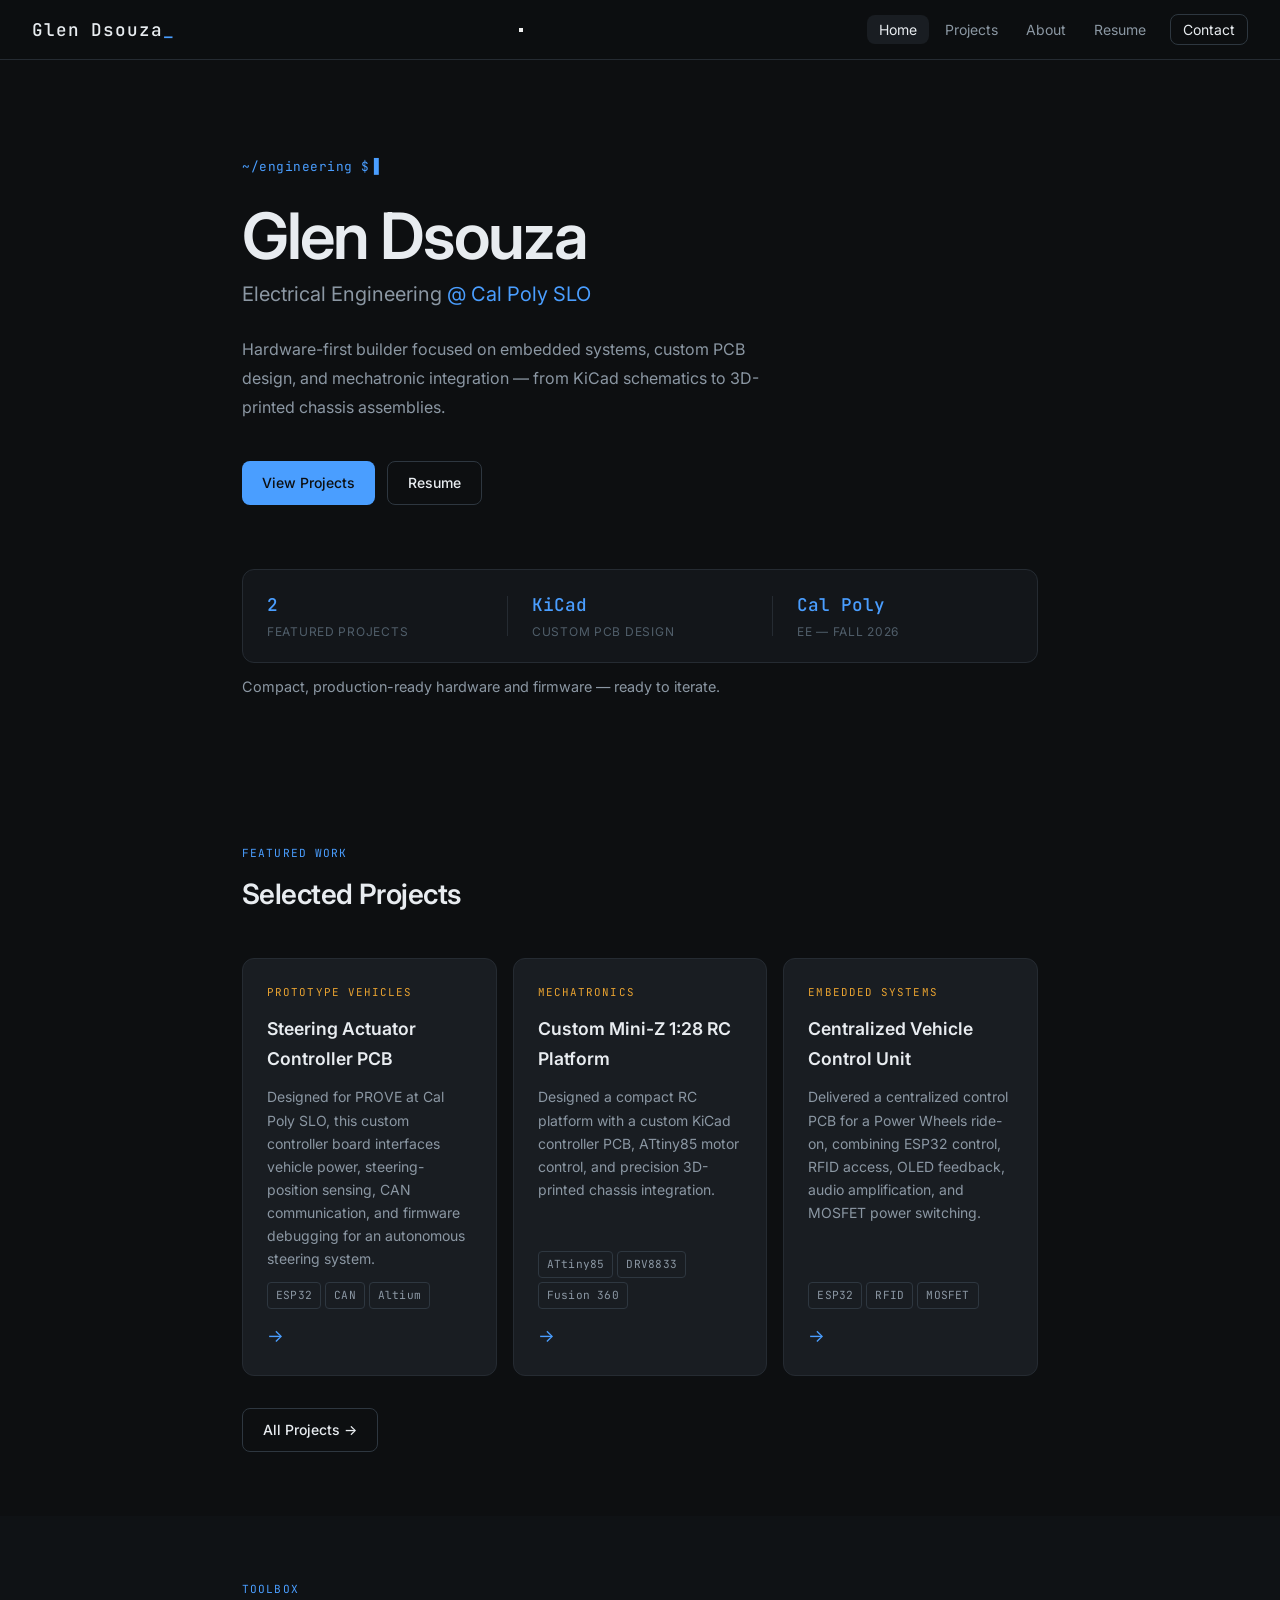
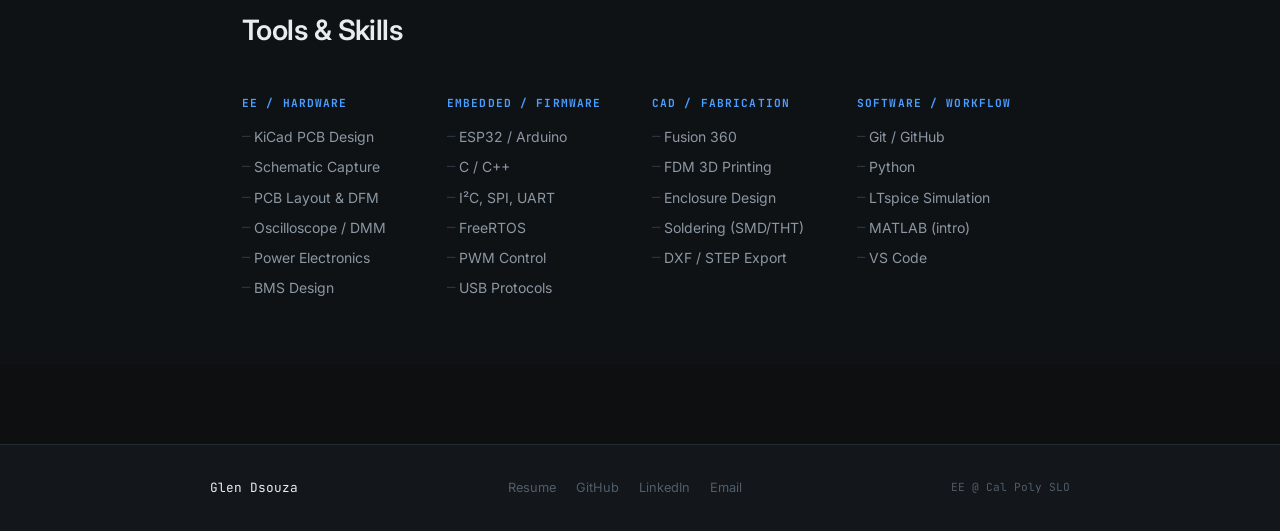
==== commit 39d30a67: "Update with new Projects" ====
--- a/index.html
+++ b/index.html
@@ -23,7 +23,7 @@
       <li><a href="index.html" class="nav-link active">Home</a></li>
       <li><a href="projects.html" class="nav-link">Projects</a></li>
       <li><a href="about.html" class="nav-link">About</a></li>
-      <li><a href="files/Glen_Dsouza_Resume.pdf" download="Glen_Dsouza_Resume.pdf" class="nav-link">Resume</a></li>
+      <li><a href="files/Glen_Dsouza_Resume_EE.pdf" download="Glen_Dsouza_Resume_EE.pdf" class="nav-link">Resume</a></li>
       <li><a href="about.html#contact" class="nav-link nav-link--contact">Contact</a></li>
     </ul>
   </nav>
@@ -44,7 +44,7 @@
         </p>
         <div class="hero-actions">
           <a href="projects.html" class="btn btn--primary">View Projects</a>
-          <a href="files/Glen_Dsouza_Resume.pdf" download="Glen_Dsouza_Resume.pdf" class="btn btn--ghost">Resume</a>
+          <a href="files/Glen_Dsouza_Resume_EE.pdf" download="Glen_Dsouza_Resume_EE.pdf" class="btn btn--ghost">Resume</a>
         </div>
       </div>
 
@@ -80,6 +80,18 @@
     </div>
     <div class="project-grid">
 
+      <a href="projects.html#steering-actuator-controller-pcb" class="project-card">
+        <div class="project-card-tag">Prototype Vehicles</div>
+        <h3 class="project-card-title">Steering Actuator Controller PCB</h3>
+        <p class="project-card-desc">Designed for PROVE at Cal Poly SLO, this custom controller board interfaces vehicle power, steering-position sensing, CAN communication, and firmware debugging for an autonomous steering system.</p>
+        <div class="project-card-stack">
+          <span class="chip">ESP32</span>
+          <span class="chip">CAN</span>
+          <span class="chip">Altium</span>
+        </div>
+        <span class="project-card-arrow">→</span>
+      </a>
+
       <a href="projects.html#mini-z" class="project-card">
         <div class="project-card-tag">Mechatronics</div>
         <h3 class="project-card-title">Custom Mini-Z 1:28 RC Platform</h3>
@@ -167,10 +179,10 @@
     <div class="footer-inner">
       <span class="footer-name">Glen Dsouza</span>
       <div class="footer-links">
-        <a href="files/Glen_Dsouza_Resume.pdf" download="Glen_Dsouza_Resume.pdf">Resume</a>
+        <a href="files/Glen_Dsouza_Resume_EE.pdf" download="Glen_Dsouza_Resume_EE.pdf">Resume</a>
         <a href="https://github.com/Flame1113" target="_blank" rel="noopener">GitHub</a>
-        <a href="https://www.linkedin.com/in/glen-dsouza-743a21319" target="_blank" rel="noopener">LinkedIn</a>
-        <a href="mailto:glendzs12@gmail.com">Email</a>
+        <a href="https://www.linkedin.com/in/glen-alton-dsouza/" target="_blank" rel="noopener">LinkedIn</a>
+        <a href="mailto:gldsouza@calpoly.edu">Email</a>
       </div>
       <span class="footer-copy">EE @ Cal Poly SLO</span>
     </div>
--- a/style.css
+++ b/style.css
@@ -612,6 +612,67 @@
   color: var(--text-muted);
   border-top: 1px solid var(--border);
   background: var(--bg-card);
+}
+
+/* ============================================================
+   SYSTEM BLOCK DIAGRAM
+   ============================================================ */
+
+.system-diagram {
+  margin-bottom: 2rem;
+  padding: 1.25rem;
+  border: 1px solid var(--border);
+  border-radius: var(--radius-lg);
+  background: linear-gradient(180deg, rgba(20, 27, 34, 0.96), rgba(14, 18, 22, 0.96));
+}
+
+.diagram-header {
+  font-family: var(--font-mono);
+  font-size: 0.7rem;
+  text-transform: uppercase;
+  letter-spacing: 0.1em;
+  color: var(--text-muted);
+  margin-bottom: 0.85rem;
+}
+
+.system-diagram svg {
+  width: 100%;
+  height: auto;
+  display: block;
+  border-radius: var(--radius-md);
+}
+
+.system-diagram .diagram-block {
+  fill: #111a22;
+  stroke: #2e3740;
+  stroke-width: 1.2;
+}
+
+.system-diagram .diagram-block--accent {
+  fill: #12263d;
+  stroke: #4a9eff;
+  stroke-width: 1.2;
+}
+
+.system-diagram .diagram-text {
+  fill: var(--text-primary);
+  font-size: 15px;
+  font-weight: 500;
+  text-anchor: middle;
+}
+
+.system-diagram .diagram-label {
+  fill: var(--text-secondary);
+  font-size: 11px;
+  font-family: var(--font-mono);
+  text-anchor: middle;
+}
+
+.system-diagram .diagram-line {
+  stroke: var(--accent);
+  stroke-width: 1.5;
+  fill: none;
+  marker-end: url(#diagram-arrow);
 }
 
 /* ============================================================
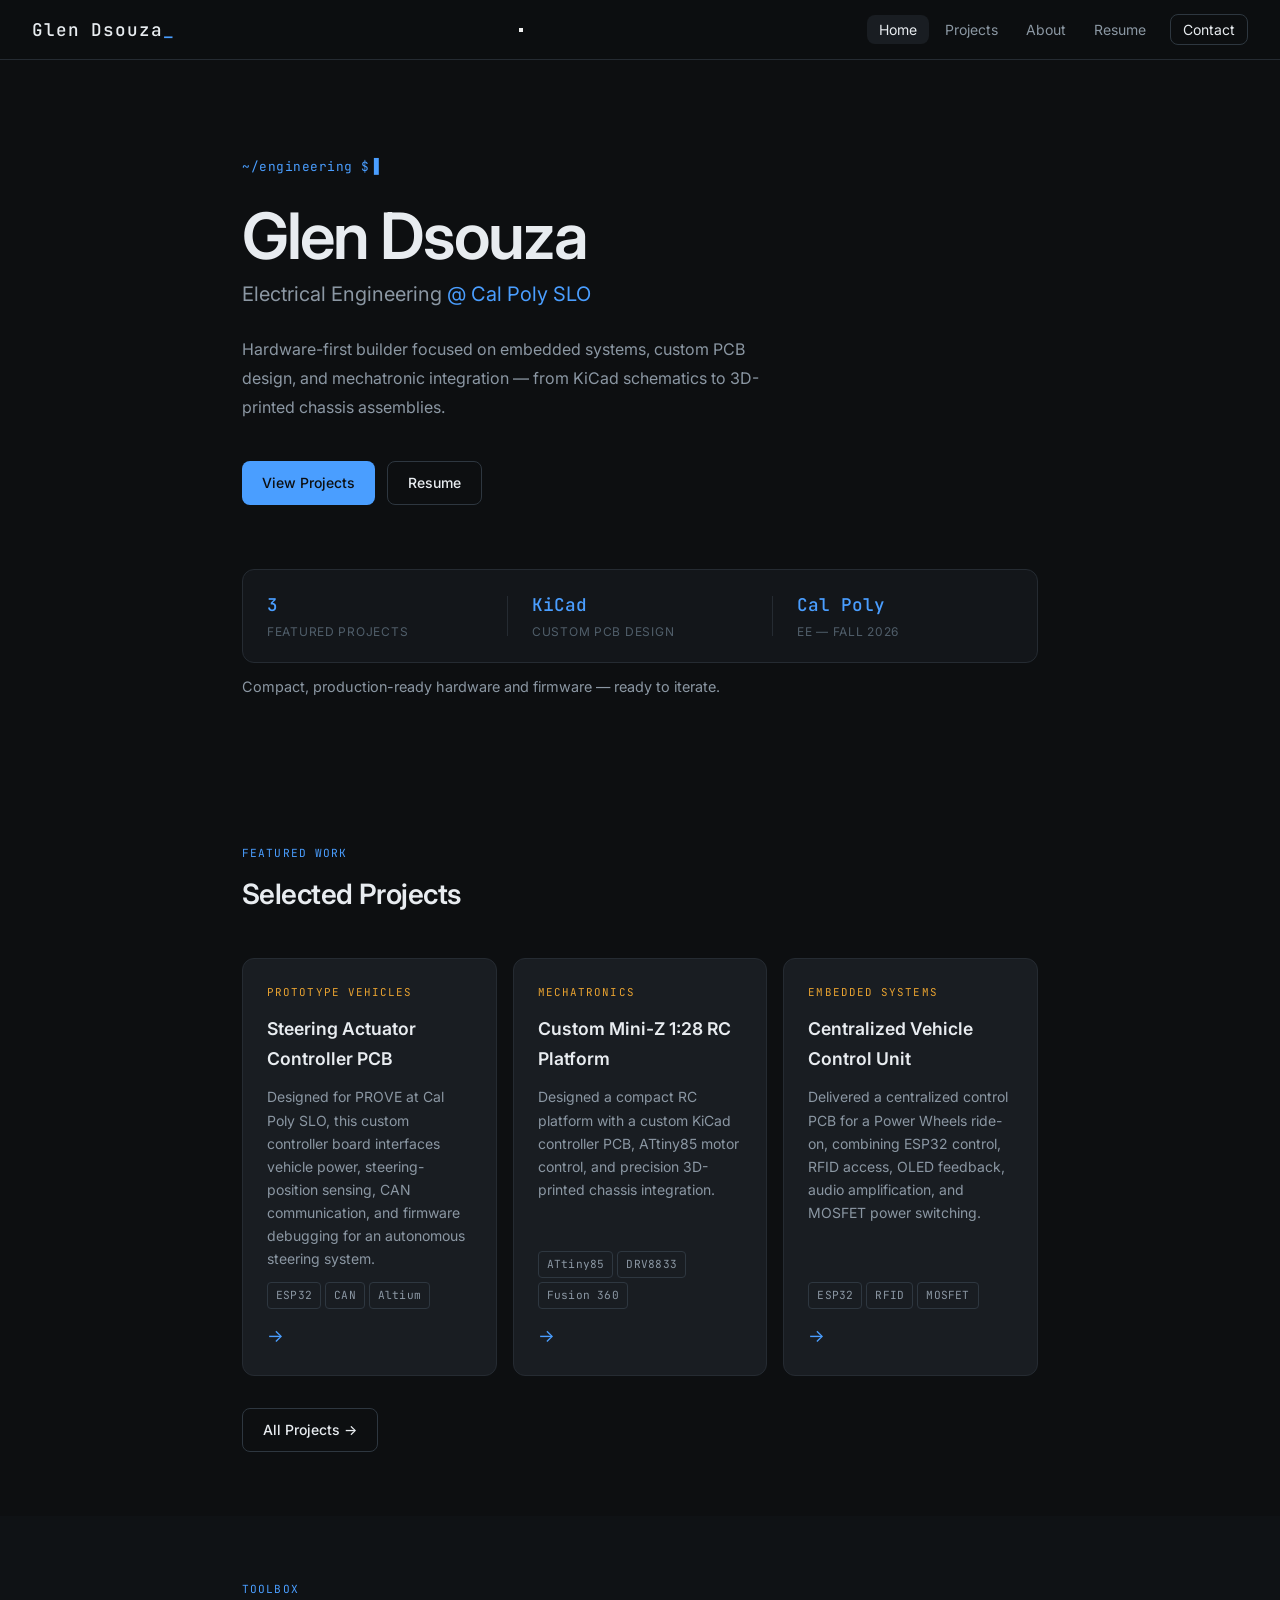
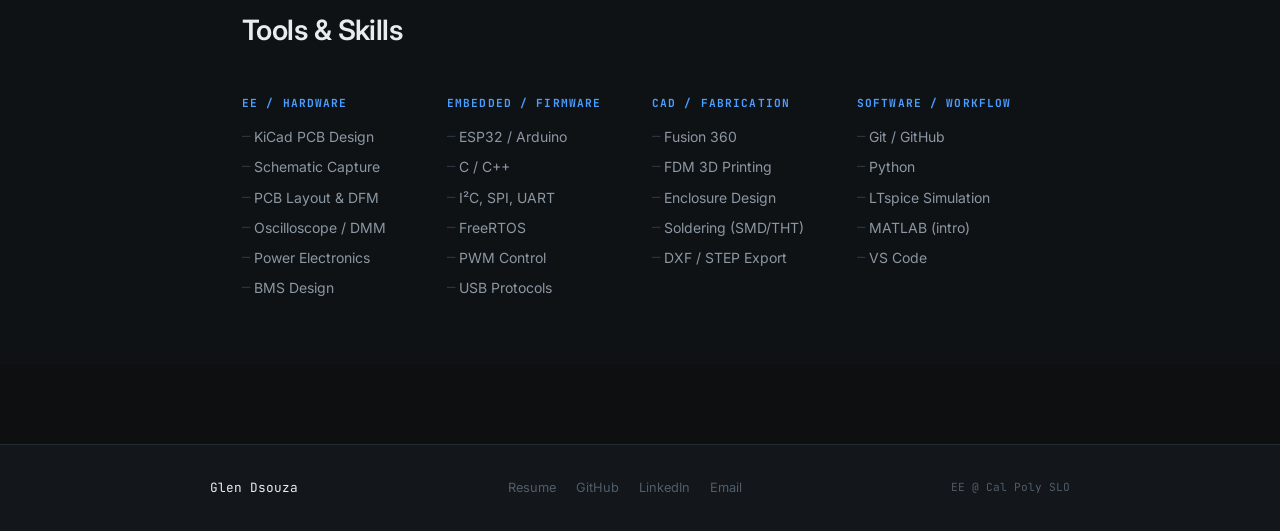
==== commit f108ca30: "About Me Updated" ====
--- a/index.html
+++ b/index.html
@@ -51,7 +51,7 @@
       <aside class="hero-aside">
         <div class="stat-strip">
           <div class="stat">
-            <span class="stat-value">2</span>
+            <span class="stat-value">3</span>
             <span class="stat-label">Featured Projects</span>
           </div>
           <div class="stat-divider"></div>
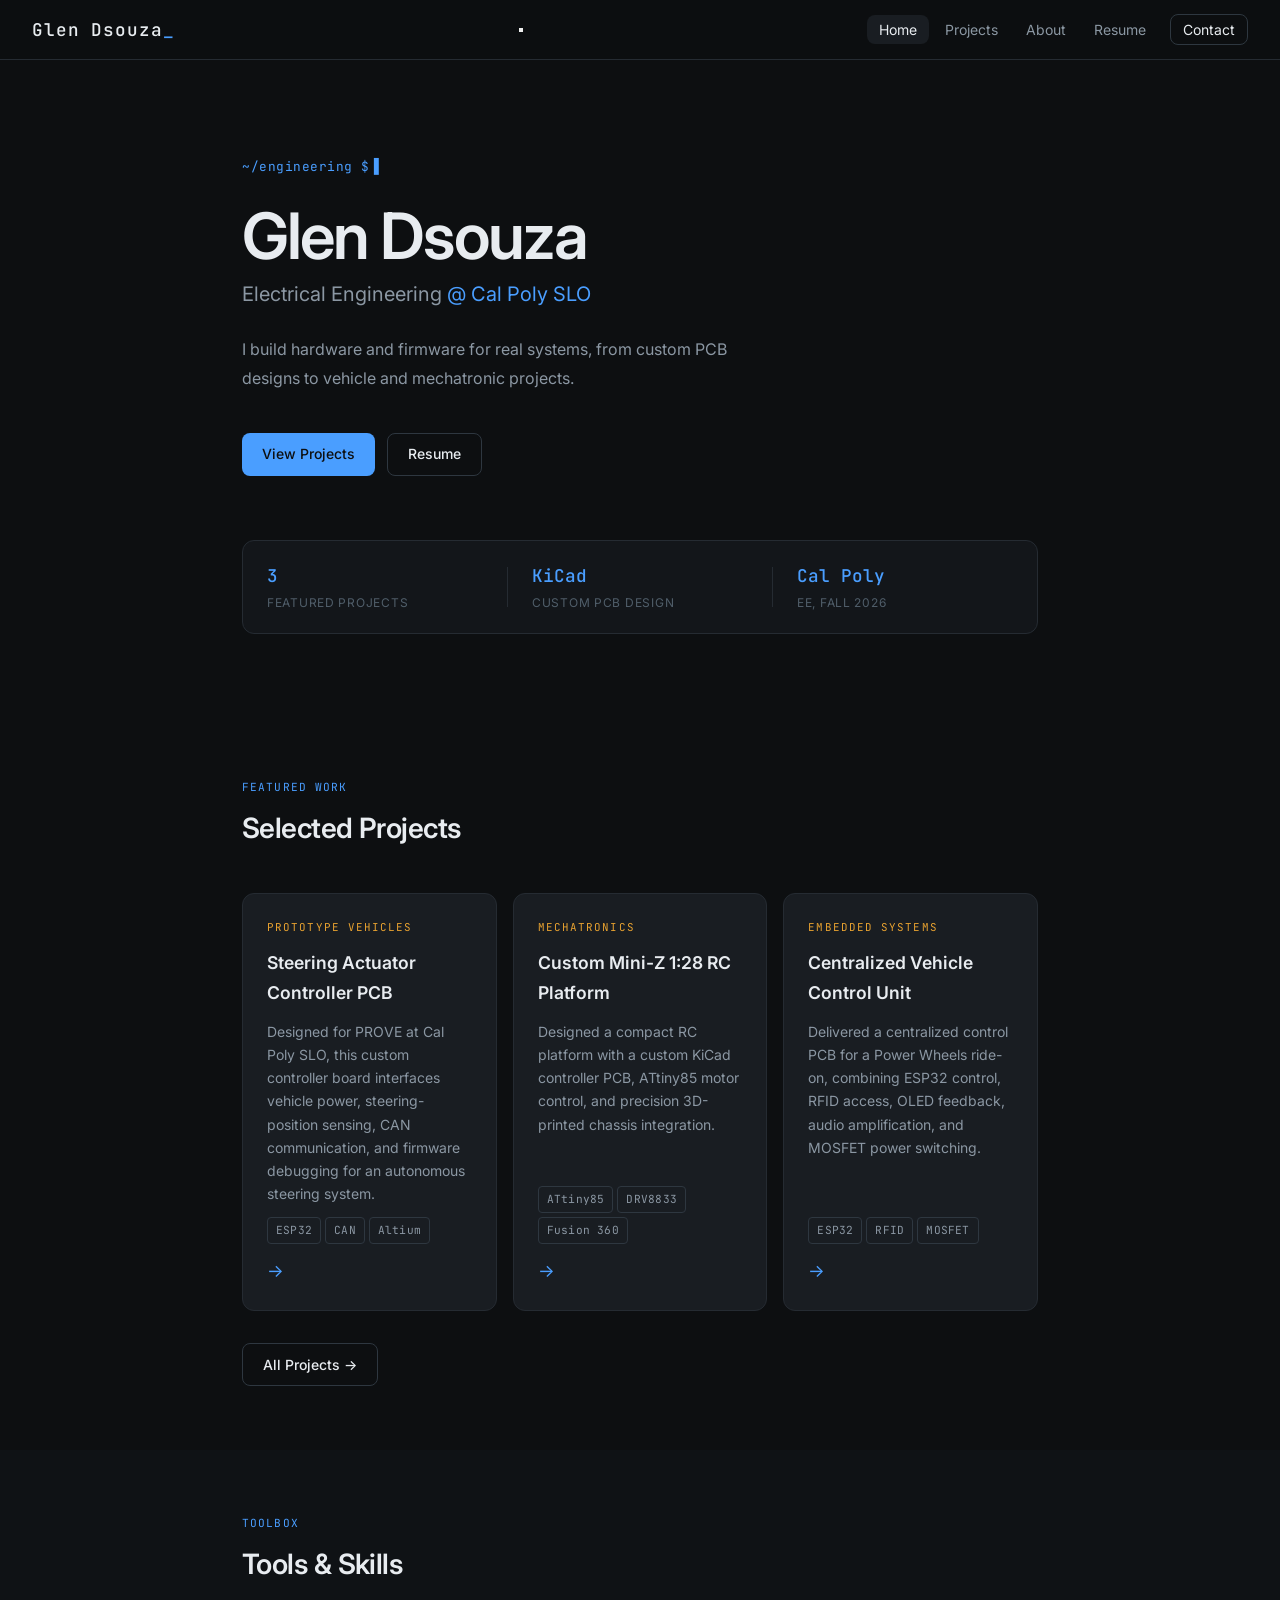
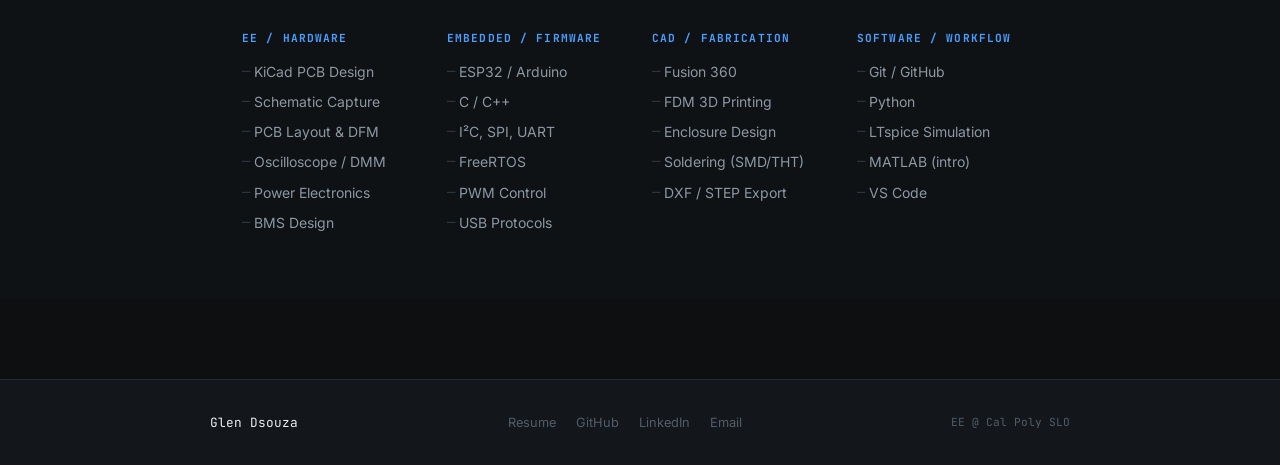
==== commit fe752069: "Resume and Text Updated" ====
--- a/index.html
+++ b/index.html
@@ -39,8 +39,7 @@
         <h1 class="hero-name">Glen Dsouza</h1>
         <p class="hero-title">Electrical Engineering <span class="accent">@ Cal Poly SLO</span></p>
         <p class="hero-summary">
-          Hardware-first builder focused on embedded systems, custom PCB design,
-          and mechatronic integration — from KiCad schematics to 3D-printed chassis assemblies.
+          I build hardware and firmware for real systems, from custom PCB designs to vehicle and mechatronic projects.
         </p>
         <div class="hero-actions">
           <a href="projects.html" class="btn btn--primary">View Projects</a>
@@ -62,11 +61,8 @@
           <div class="stat-divider"></div>
           <div class="stat">
             <span class="stat-value">Cal Poly</span>
-            <span class="stat-label">EE — Fall 2026</span>
+            <span class="stat-label">EE, Fall 2026</span>
           </div>
-        </div>
-        <div class="hero-aside-note">
-          <p style="color:var(--text-secondary);font-size:0.9rem;margin-top:0.75rem;">Compact, production-ready hardware and firmware — ready to iterate.</p>
         </div>
       </aside>
     </div>
--- a/style.css
+++ b/style.css
@@ -599,10 +599,20 @@
   opacity: 0.35;
 }
 
+.viewer-spinner {
+  animation: viewer-spin 1.1s linear infinite;
+  transform-origin: center;
+}
+
 .viewer-placeholder-inner p {
   font-size: 0.8rem;
   max-width: 260px;
   line-height: 1.6;
+}
+
+@keyframes viewer-spin {
+  0% { transform: rotate(0deg); }
+  100% { transform: rotate(360deg); }
 }
 
 .viewer-hint {
